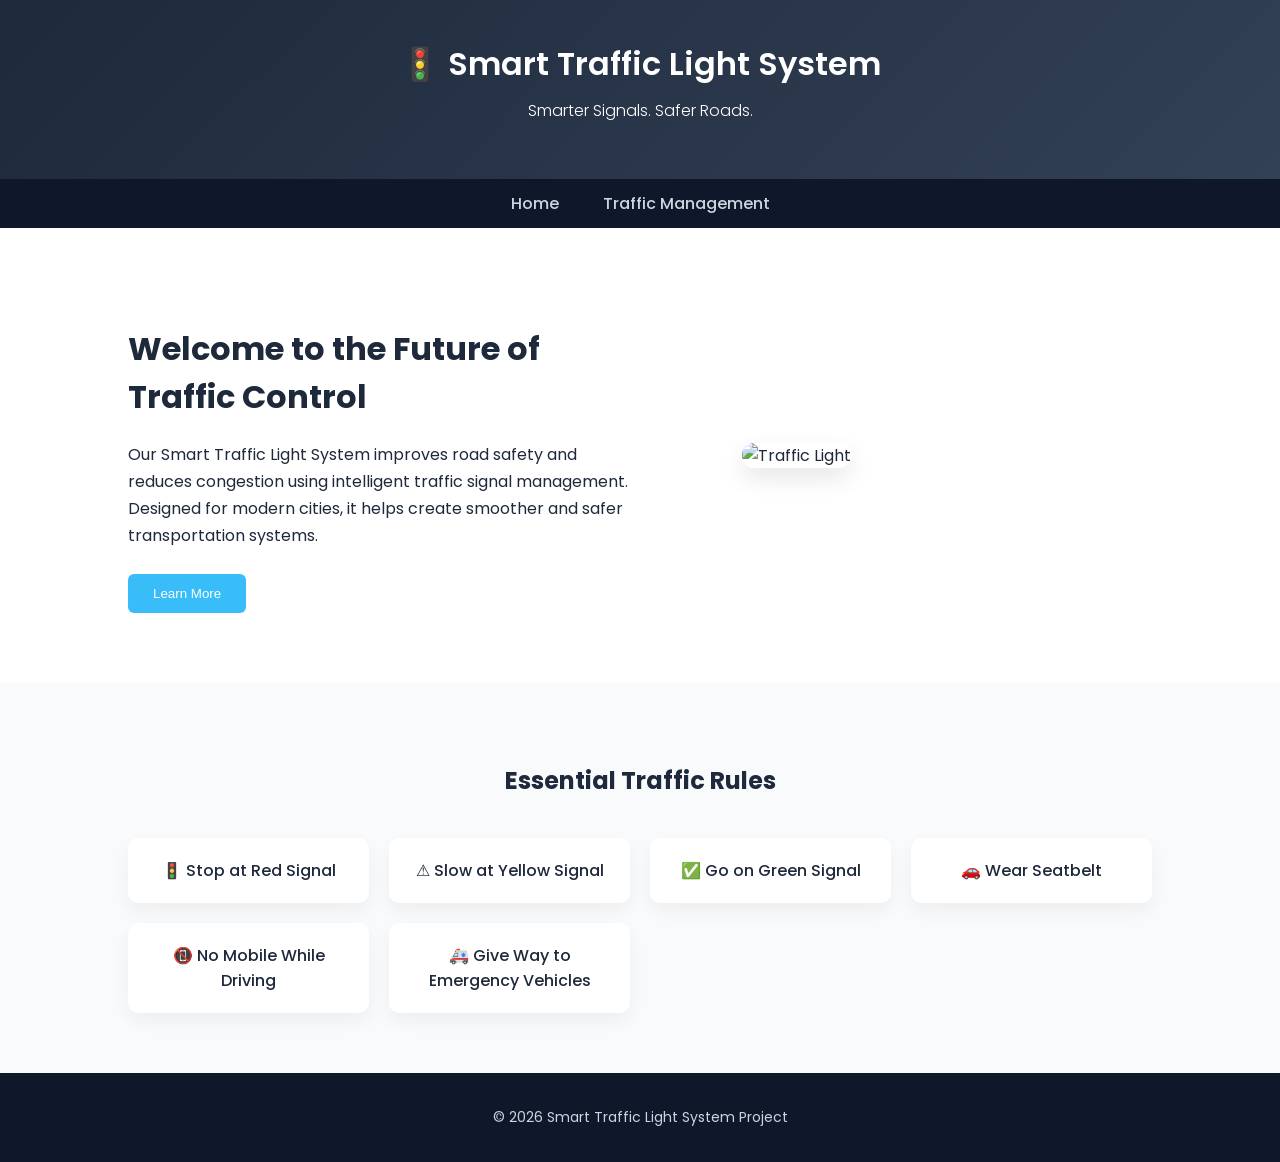
==== index.html @ 6cd63f10 "Initial commit" ====
<!DOCTYPE html>
<html lang="en">
<head>
    <meta charset="UTF-8">
    <title>Smart Traffic Light System</title>

    <!-- Google Font -->
    <link href="https://fonts.googleapis.com/css2?family=Poppins:wght@300;400;600&display=swap" rel="stylesheet">

    <link rel="stylesheet" href="style.css">
</head>
<body>

<header>
    <h1>🚦 Smart Traffic Light System</h1>
    <p>Smarter Signals. Safer Roads.</p>
</header>

<nav>
    <a href="index.html">Home</a>
    <a href="traffic.html">Traffic Management</a>
</nav>

<section id="home" class="home-section">

    <div class="home-text">
        <h2>Welcome to the Future of Traffic Control</h2>
        <p>
            Our Smart Traffic Light System improves road safety and reduces congestion
            using intelligent traffic signal management. Designed for modern cities,
            it helps create smoother and safer transportation systems.
        </p>
        <button class="primary-btn">Learn More</button>
    </div>

    <div class="home-image">
        <img src="C:\Users\Admin\OneDrive\Desktop\Smart-Traffic-Light-Website\traffic.jfif" alt="Traffic Light">
    </div>

</section>

<section id="rules">
    <h2>Essential Traffic Rules</h2>
    <div class="rules-container">
        <div class="rule-card">🚦 Stop at Red Signal</div>
        <div class="rule-card">⚠ Slow at Yellow Signal</div>
        <div class="rule-card">✅ Go on Green Signal</div>
        <div class="rule-card">🚗 Wear Seatbelt</div>
        <div class="rule-card">📵 No Mobile While Driving</div>
        <div class="rule-card">🚑 Give Way to Emergency Vehicles</div>
    </div>
</section>

<footer>
    <p>© 2026 Smart Traffic Light System Project</p>
</footer>

</body>
</html>
---- style.css ----
body {
    margin: 0;
    font-family: 'Poppins', sans-serif;
    background-color: #f1f5f9;
    color: #1e293b;
}

/* Header */
header {
    background: linear-gradient(135deg, #1e293b, #334155);
    color: white;
    text-align: center;
    padding: 40px 20px;
}

header h1 {
    margin: 0;
    font-weight: 600;
}

header p {
    margin-top: 10px;
    font-weight: 300;
}

/* Navigation */
nav {
    background: #0f172a;
    text-align: center;
    padding: 12px;
}

nav a {
    color: #cbd5e1;
    text-decoration: none;
    margin: 20px;
    font-weight: 500;
    transition: 0.3s;
}

nav a:hover {
    color: #38bdf8;
}

/* Home Section */
.home-section {
    display: flex;
    justify-content: space-between;
    align-items: center;
    padding: 70px 10%;
    background: white;
}

.home-text {
    width: 50%;
}

.home-text h2 {
    font-size: 32px;
    margin-bottom: 20px;
}

.home-text p {
    line-height: 1.7;
    margin-bottom: 25px;
}

.primary-btn {
    padding: 12px 25px;
    background: #38bdf8;
    border: none;
    color: white;
    font-weight: 500;
    border-radius: 6px;
    cursor: pointer;
    transition: 0.3s;
}

.primary-btn:hover {
    background: #0ea5e9;
}

/* Image */
.home-image {
    width: 40%;
}

.home-image img {
    width: 100%;
    border-radius: 12px;
    box-shadow: 0 10px 25px rgba(0,0,0,0.1);
}

/* Traffic Rules */
#rules {
    padding: 60px 10%;
    background: #f8fafc;
    text-align: center;
}

#rules h2 {
    margin-bottom: 40px;
}

.rules-container {
    display: grid;
    grid-template-columns: repeat(auto-fit, minmax(220px, 1fr));
    gap: 20px;
}

.rule-card {
    background: white;
    padding: 20px;
    border-radius: 10px;
    box-shadow: 0 8px 18px rgba(0,0,0,0.05);
    transition: 0.3s;
    font-weight: 500;
}

.rule-card:hover {
    transform: translateY(-5px);
}

/* Footer */
footer {
    background: #0f172a;
    color: #cbd5e1;
    text-align: center;
    padding: 20px;
    font-size: 14px;
}
.management-section {
    padding: 80px 10%;
    text-align: center;
    background: #f8fafc;
}

.management-section h2 {
    margin-bottom: 30px;
}

.management-section input {
    padding: 12px;
    width: 250px;
    border-radius: 6px;
    border: 1px solid #ccc;
    margin-right: 10px;
}

.management-section button {
    padding: 12px 20px;
    background: #38bdf8;
    border: none;
    color: white;
    border-radius: 6px;
    cursor: pointer;
    transition: 0.3s;
}

.management-section button:hover {
    background: #0ea5e9;
}

.result-box {
    margin-top: 40px;
    padding: 25px;
    background: white;
    border-radius: 10px;
    box-shadow: 0 8px 20px rgba(0,0,0,0.08);
}
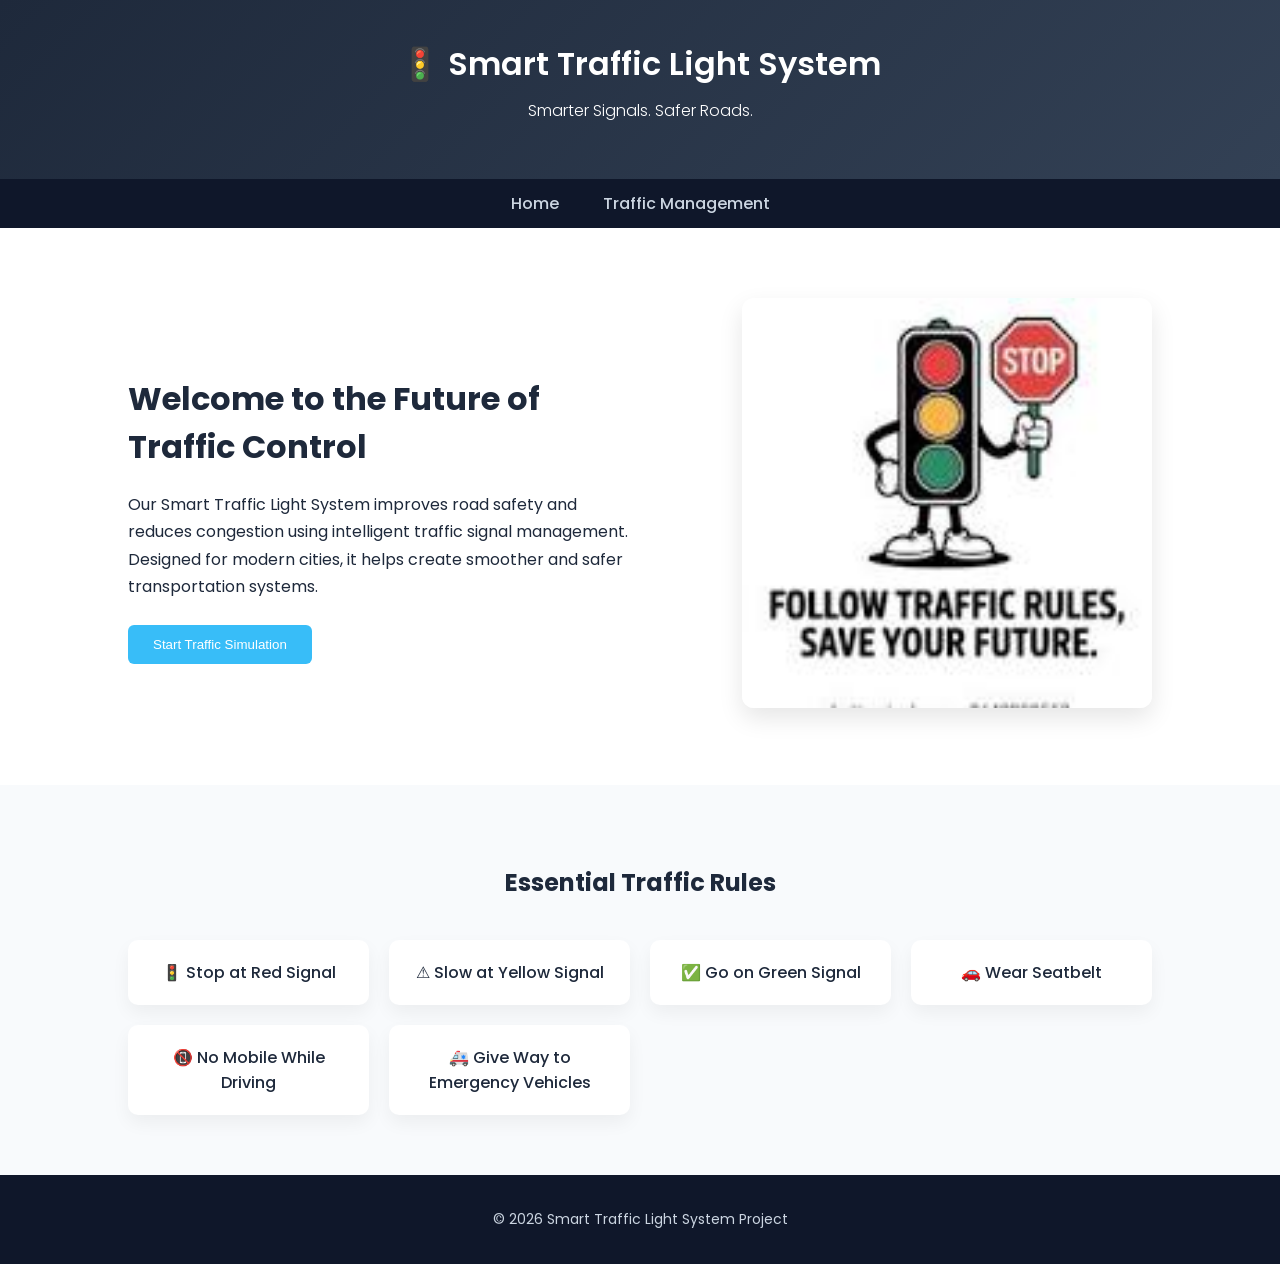
==== commit 35c100b4: "updated ui" ====
--- a/index.html
+++ b/index.html
@@ -9,6 +9,7 @@
 
     <link rel="stylesheet" href="style.css">
 </head>
+
 <body>
 
 <header>
@@ -23,24 +24,34 @@
 
 <section id="home" class="home-section">
 
+    <!-- TEXT SECTION -->
     <div class="home-text">
         <h2>Welcome to the Future of Traffic Control</h2>
+
         <p>
             Our Smart Traffic Light System improves road safety and reduces congestion
             using intelligent traffic signal management. Designed for modern cities,
             it helps create smoother and safer transportation systems.
         </p>
-        <button class="primary-btn">Learn More</button>
+
+        <!-- BUTTON LINK FIXED -->
+        <a href="traffic.html">
+            <button class="primary-btn">Start Traffic Simulation</button>
+        </a>
     </div>
 
+    <!-- IMAGE SECTION -->
     <div class="home-image">
-        <img src="C:\Users\Admin\OneDrive\Desktop\Smart-Traffic-Light-Website\traffic.jfif" alt="Traffic Light">
+        <!-- FIXED IMAGE PATH -->
+        <img src="traffic.jfif" alt="Traffic Light">
     </div>
 
 </section>
 
+<!-- RULES SECTION -->
 <section id="rules">
     <h2>Essential Traffic Rules</h2>
+
     <div class="rules-container">
         <div class="rule-card">🚦 Stop at Red Signal</div>
         <div class="rule-card">⚠ Slow at Yellow Signal</div>
--- a/style.css
+++ b/style.css
@@ -167,4 +167,81 @@
     background: white;
     border-radius: 10px;
     box-shadow: 0 8px 20px rgba(0,0,0,0.08);
+}
+/* 🚦 TRAFFIC SIGNAL UI */
+
+.signals-container {
+    display: flex;
+    justify-content: space-around;
+    margin-top: 50px;
+    flex-wrap: wrap;
+}
+
+.signal-box {
+    background: white;
+    padding: 20px;
+    border-radius: 12px;
+    width: 150px;
+    box-shadow: 0 6px 18px rgba(0,0,0,0.08);
+    margin: 10px;
+    transition: 0.3s;
+}
+
+.signal-box:hover {
+    transform: translateY(-5px);
+}
+
+.signal-box h3 {
+    margin-bottom: 10px;
+}
+
+/* Lights */
+.light {
+    width: 45px;
+    height: 45px;
+    border-radius: 50%;
+    margin: 8px auto;
+    background: #cbd5e1;
+    transition: 0.3s;
+}
+
+/* Active states */
+.red.active {
+    background: #ef4444;
+    box-shadow: 0 0 15px #ef4444;
+}
+
+.green.active {
+    background: #22c55e;
+    box-shadow: 0 0 15px #22c55e;
+}
+
+/* Result text */
+#result {
+    margin-top: 30px;
+    font-size: 20px;
+    font-weight: 600;
+    color: #1e293b;
+}
+
+/* Improve input layout */
+.management-section input {
+    margin: 10px;
+}
+
+/* Responsive (mobile friendly) */
+@media (max-width: 768px) {
+    .home-section {
+        flex-direction: column;
+        text-align: center;
+    }
+
+    .home-text, .home-image {
+        width: 100%;
+    }
+
+    .signals-container {
+        flex-direction: column;
+        align-items: center;
+    }
 }
